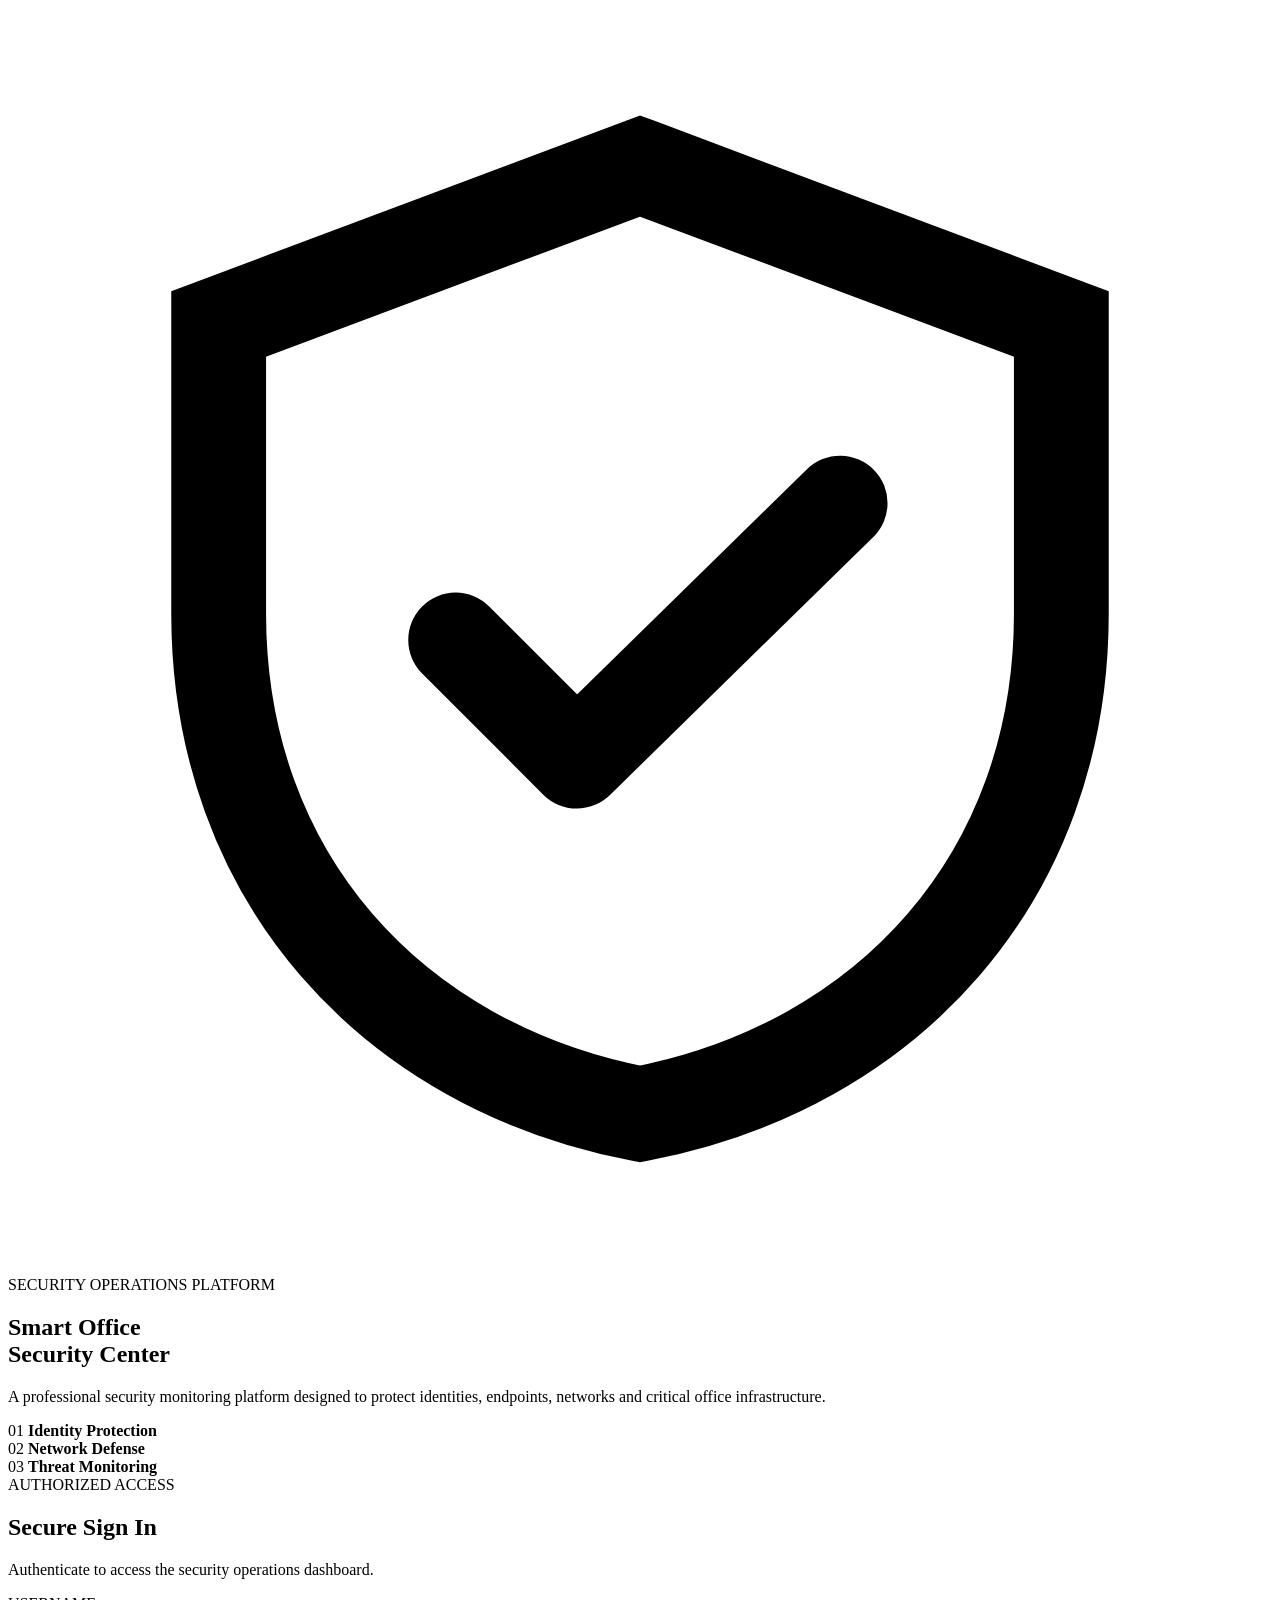
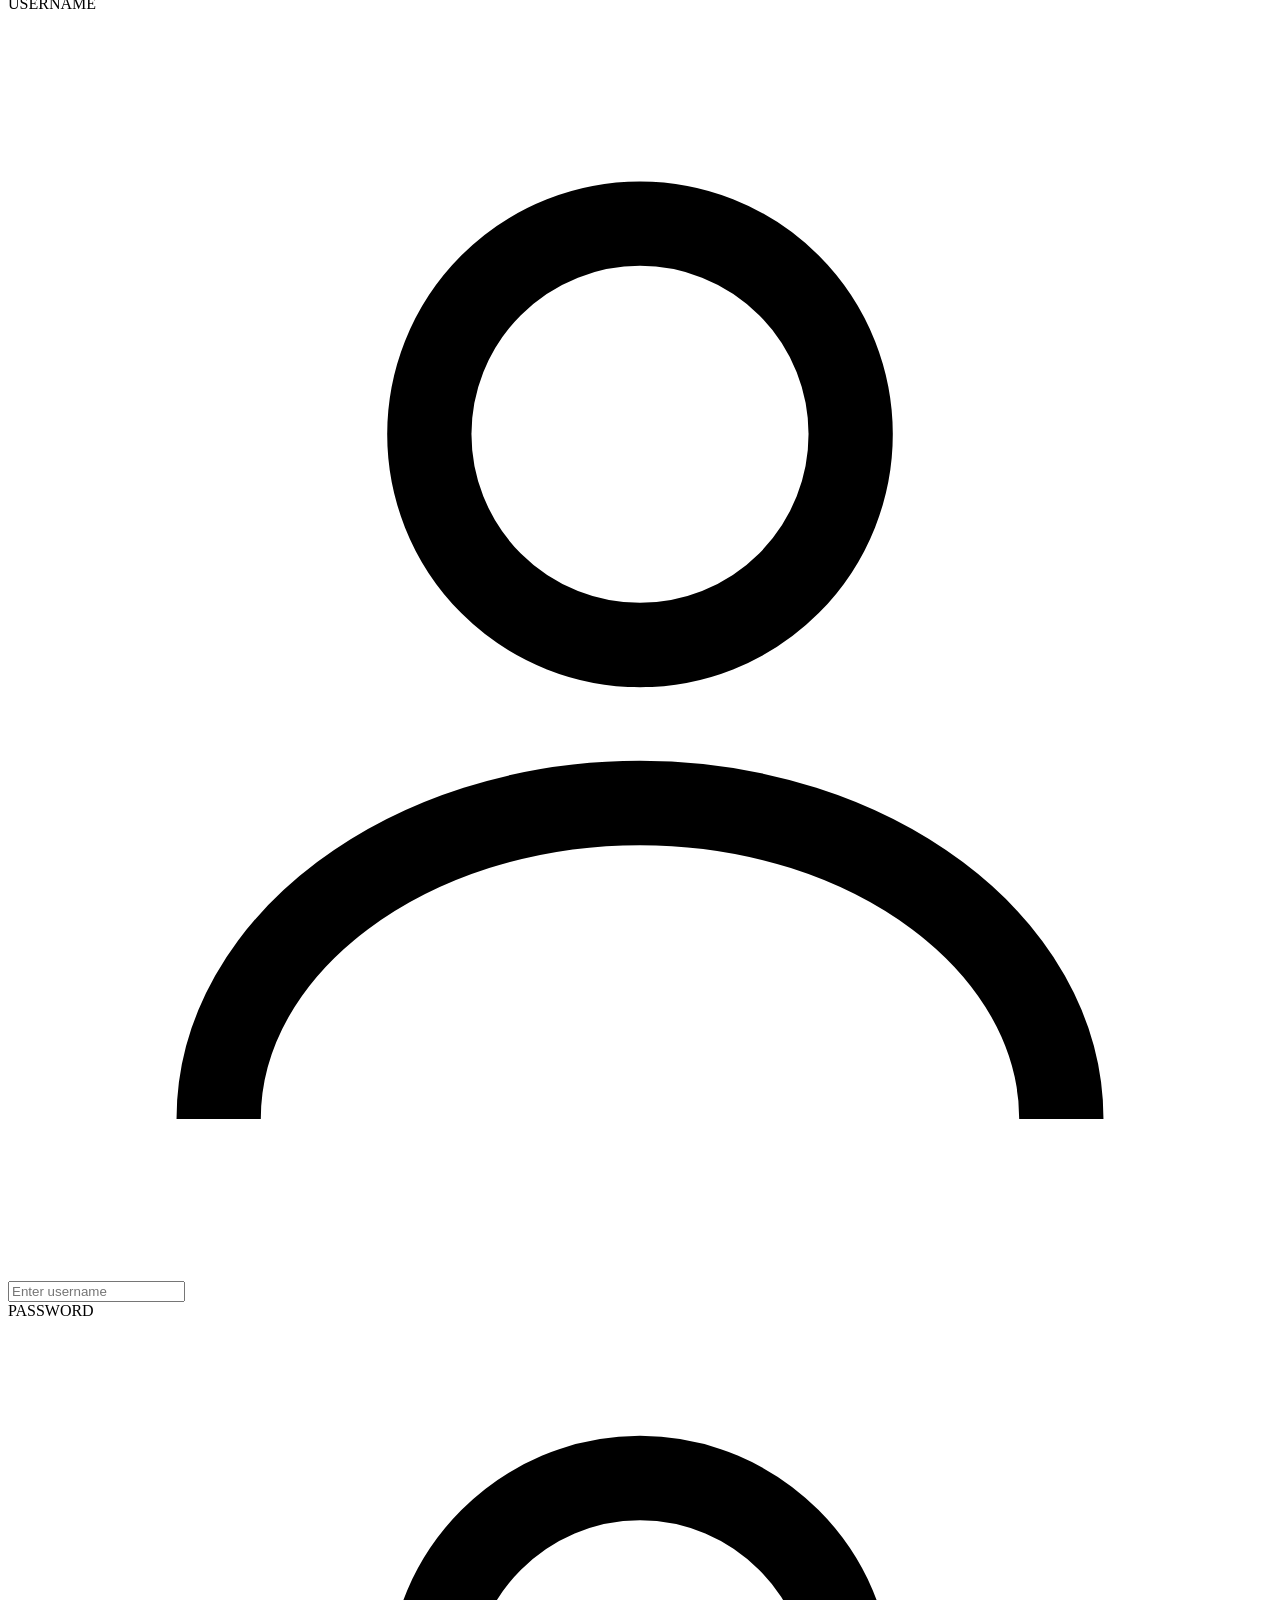
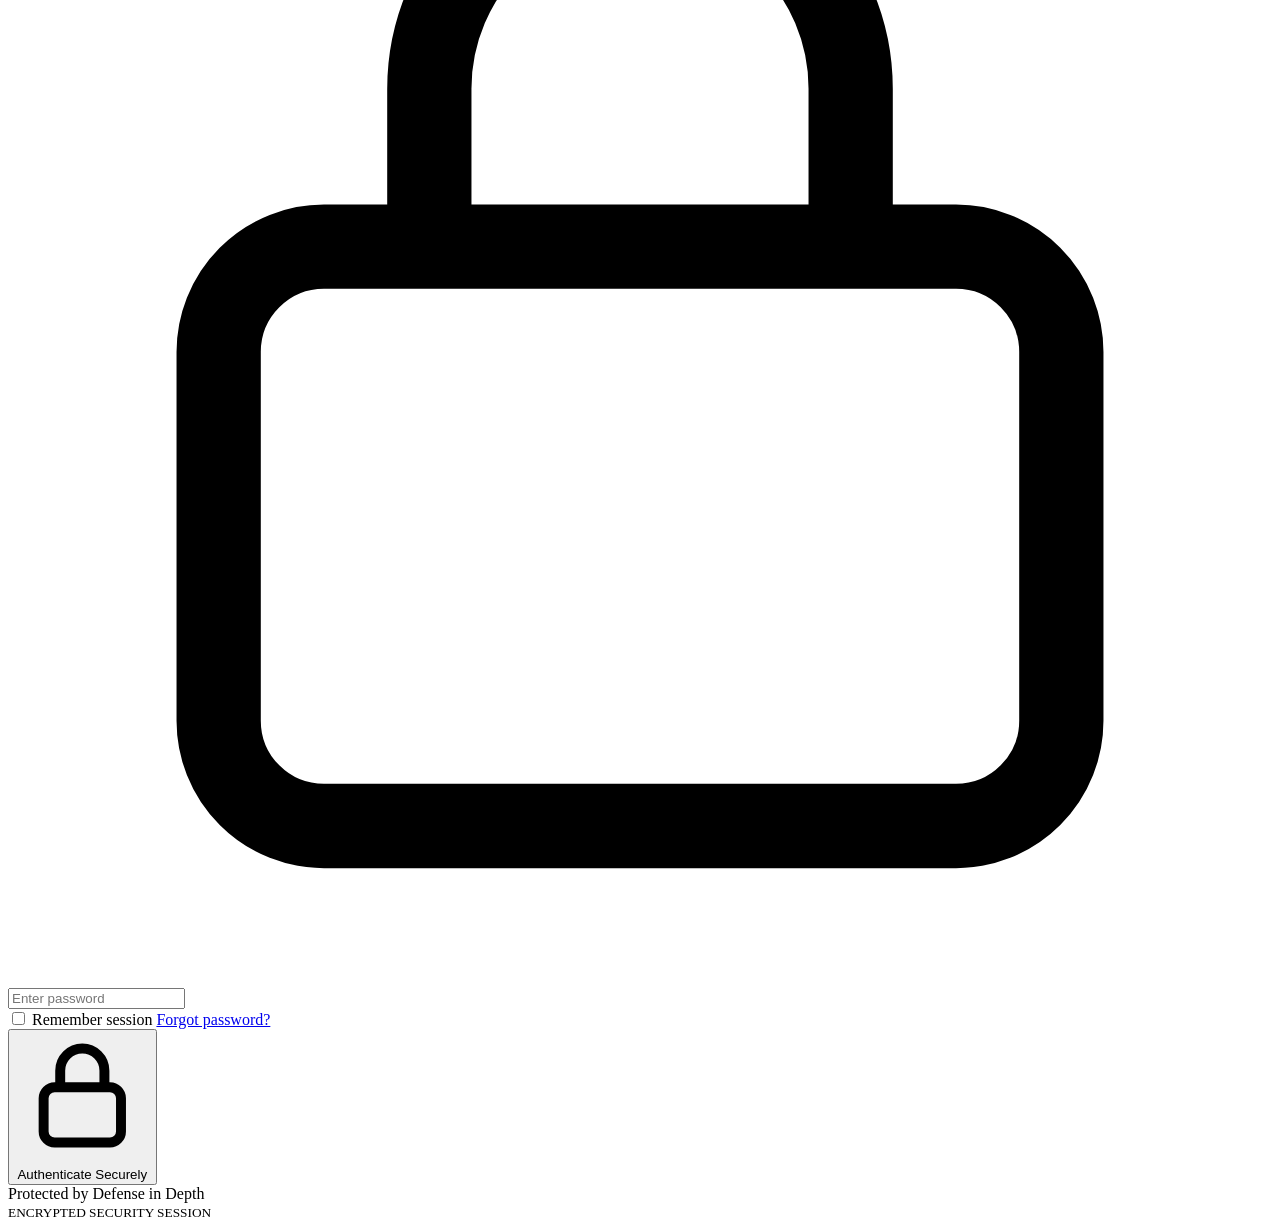
==== index.html @ 0ab4e8e4 "Add files via upload" ====
<!DOCTYPE html>
<html lang="en">
<head>
    <meta charset="UTF-8">
    <meta name="viewport" content="width=device-width, initial-scale=1.0">

    <title>Smart Office Security Center</title>

    <link rel="stylesheet" href="Assets/CSS/style.css">
</head>

<body class="login-page">

<div class="login-wrapper">

    <!-- LEFT SIDE -->
    <section class="login-brand">

        <div class="brand-shield">
            <svg viewBox="0 0 24 24" fill="none">
                <path
                    d="M12 3L20 6V11.5C20 16.5 16.7 20.1 12 21C7.3 20.1 4 16.5 4 11.5V6L12 3Z"
                    stroke="currentColor"
                    stroke-width="1.8"
                />

                <path
                    d="M8.5 12L10.8 14.3L15.8 9.4"
                    stroke="currentColor"
                    stroke-width="1.8"
                    stroke-linecap="round"
                    stroke-linejoin="round"
                />
            </svg>
        </div>

        <div class="eyebrow">
            SECURITY OPERATIONS PLATFORM
        </div>

        <h1>
            Smart Office<br>
            Security Center
        </h1>

        <p class="brand-description">
            A professional security monitoring platform designed to
            protect identities, endpoints, networks and critical
            office infrastructure.
        </p>

        <div class="security-features">

            <div class="feature-box">
                <span>01</span>
                <strong>Identity Protection</strong>
            </div>

            <div class="feature-box">
                <span>02</span>
                <strong>Network Defense</strong>
            </div>

            <div class="feature-box">
                <span>03</span>
                <strong>Threat Monitoring</strong>
            </div>

        </div>

    </section>


    <!-- RIGHT SIDE -->
    <section class="login-card">

        <div class="login-label">
            AUTHORIZED ACCESS
        </div>

        <h2>Secure Sign In</h2>

        <p class="login-subtitle">
            Authenticate to access the security operations dashboard.
        </p>

        <form id="loginForm" class="login-form">

            <div class="input-group">

                <label>USERNAME</label>

                <div class="input-wrapper">

                    <svg viewBox="0 0 24 24" fill="none">
                        <path
                            d="M20 21C20 17.7 16.4 15 12 15C7.6 15 4 17.7 4 21"
                            stroke="currentColor"
                            stroke-width="1.6"
                        />

                        <circle
                            cx="12"
                            cy="8"
                            r="4"
                            stroke="currentColor"
                            stroke-width="1.6"
                        />
                    </svg>

                    <input
                        type="text"
                        id="username"
                        placeholder="Enter username"
                        autocomplete="username"
                        required
                    >

                </div>

            </div>


            <div class="input-group">

                <label>PASSWORD</label>

                <div class="input-wrapper">

                    <svg viewBox="0 0 24 24" fill="none">
                        <rect
                            x="4"
                            y="10"
                            width="16"
                            height="11"
                            rx="2"
                            stroke="currentColor"
                            stroke-width="1.6"
                        />

                        <path
                            d="M8 10V7C8 4.8 9.8 3 12 3C14.2 3 16 4.8 16 7V10"
                            stroke="currentColor"
                            stroke-width="1.6"
                        />
                    </svg>

                    <input
                        type="password"
                        id="password"
                        placeholder="Enter password"
                        autocomplete="current-password"
                        required
                    >

                </div>

            </div>


            <div class="login-options">

                <label class="remember">

                    <input type="checkbox" id="remember">

                    <span>Remember session</span>

                </label>

                <a href="#" onclick="forgotPassword(event)">
                    Forgot password?
                </a>

            </div>


            <button type="submit" class="authenticate-btn">

                <svg viewBox="0 0 24 24" fill="none">
                    <rect
                        x="5"
                        y="10"
                        width="14"
                        height="10"
                        rx="2"
                        stroke="currentColor"
                        stroke-width="1.8"
                    />

                    <path
                        d="M8 10V7C8 4.8 9.8 3 12 3C14.2 3 16 4.8 16 7V10"
                        stroke="currentColor"
                        stroke-width="1.8"
                    />
                </svg>

                Authenticate Securely

            </button>

        </form>


        <div class="login-security-status">

            <div>
                <span class="status-dot"></span>
                Protected by Defense in Depth
            </div>

            <small>
                ENCRYPTED SECURITY SESSION
            </small>

        </div>

    </section>

</div>

<script src="Assets/JAVA Script/script.js"></script>

</body>
</html>
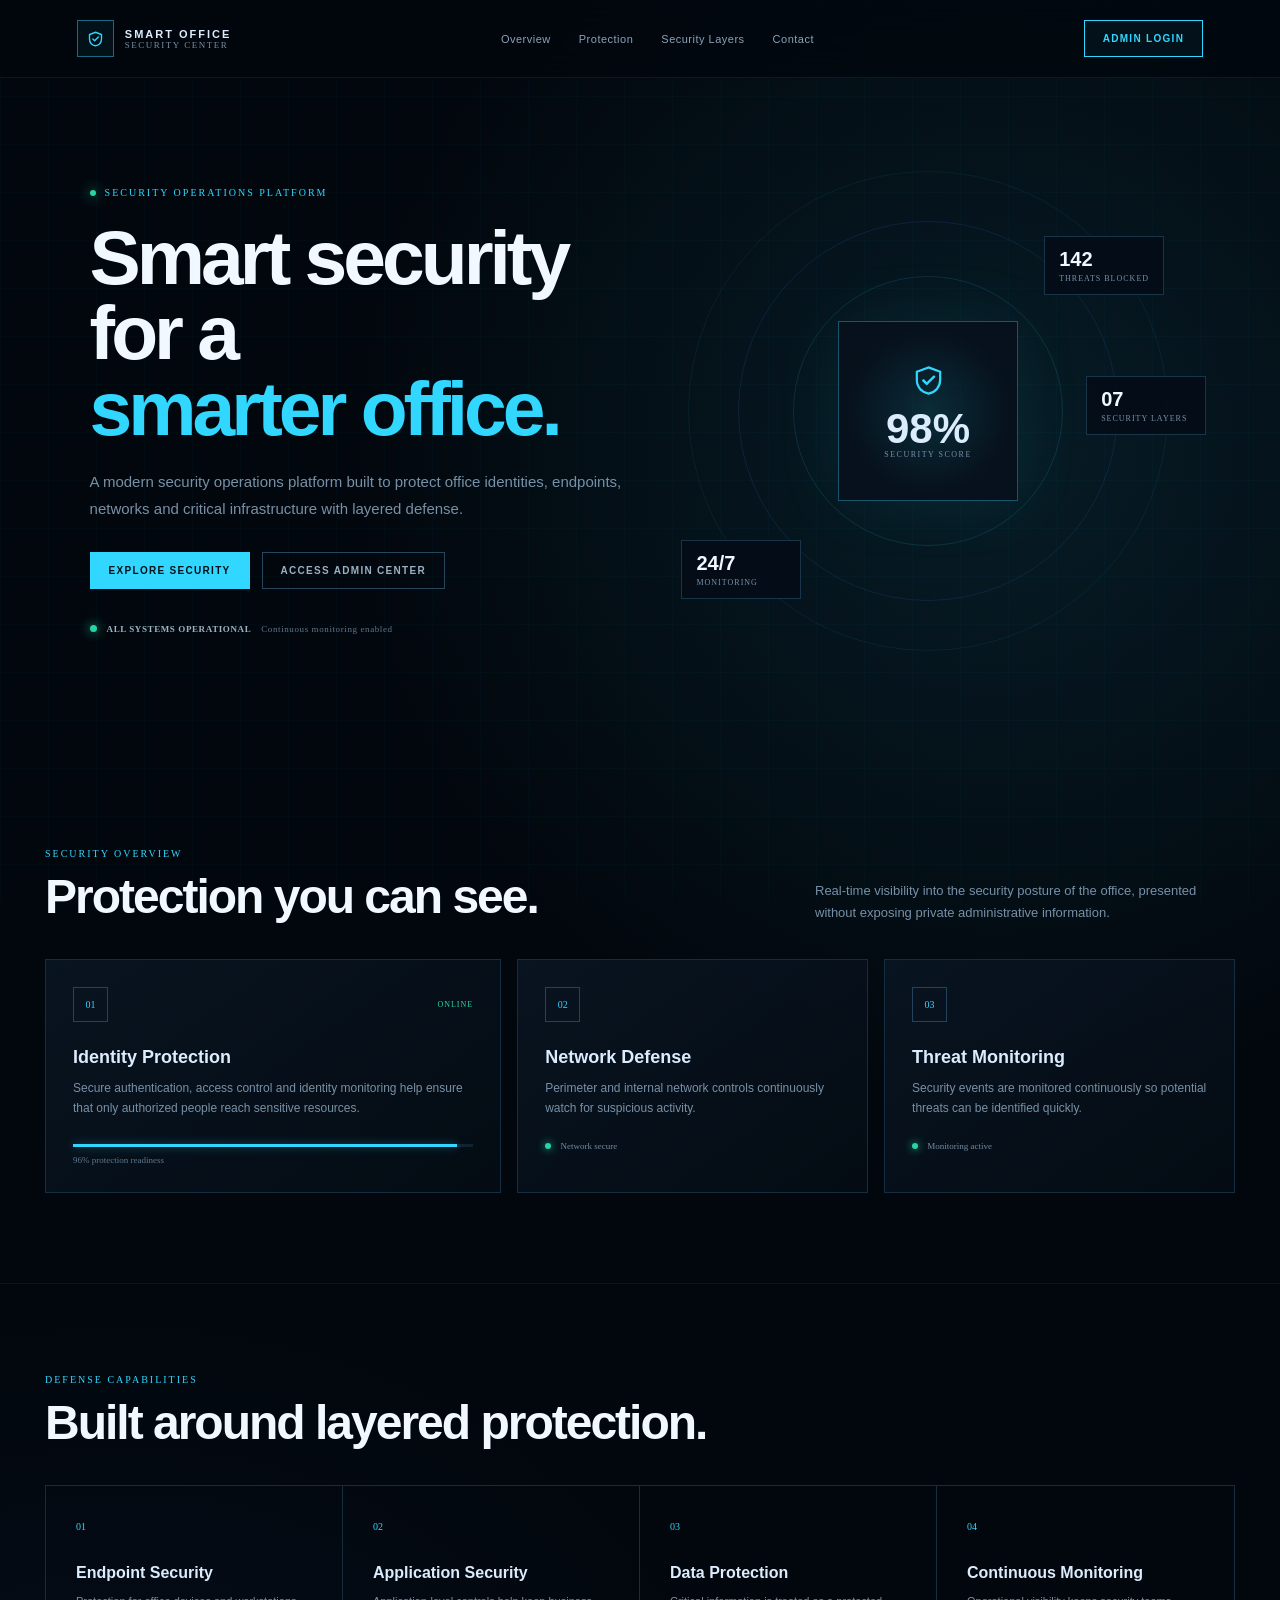
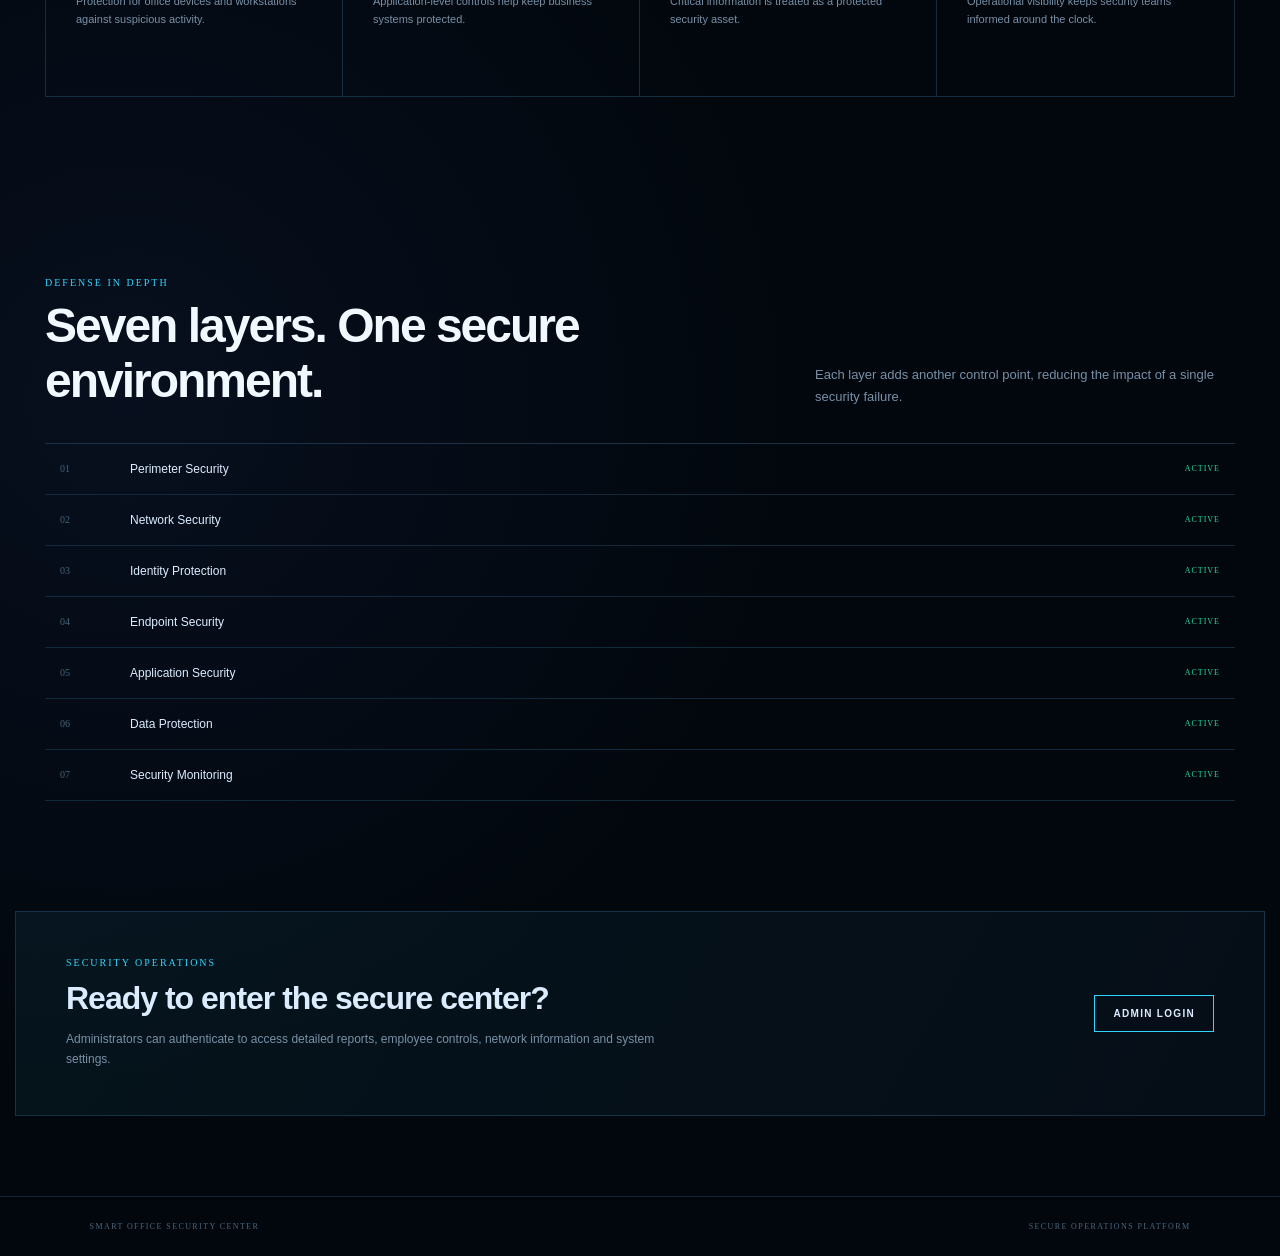
==== commit c7716e4d: "Add files via upload" ====
--- a/index.html
+++ b/index.html
@@ -1,225 +1,51 @@
-<!DOCTYPE html>
-<html lang="en">
-<head>
-    <meta charset="UTF-8">
-    <meta name="viewport" content="width=device-width, initial-scale=1.0">
-
-    <title>Smart Office Security Center</title>
-
-    <link rel="stylesheet" href="Assets/CSS/style.css">
-</head>
-
-<body class="login-page">
-
-<div class="login-wrapper">
-
-    <!-- LEFT SIDE -->
-    <section class="login-brand">
-
-        <div class="brand-shield">
-            <svg viewBox="0 0 24 24" fill="none">
-                <path
-                    d="M12 3L20 6V11.5C20 16.5 16.7 20.1 12 21C7.3 20.1 4 16.5 4 11.5V6L12 3Z"
-                    stroke="currentColor"
-                    stroke-width="1.8"
-                />
-
-                <path
-                    d="M8.5 12L10.8 14.3L15.8 9.4"
-                    stroke="currentColor"
-                    stroke-width="1.8"
-                    stroke-linecap="round"
-                    stroke-linejoin="round"
-                />
-            </svg>
-        </div>
-
-        <div class="eyebrow">
-            SECURITY OPERATIONS PLATFORM
-        </div>
-
-        <h1>
-            Smart Office<br>
-            Security Center
-        </h1>
-
-        <p class="brand-description">
-            A professional security monitoring platform designed to
-            protect identities, endpoints, networks and critical
-            office infrastructure.
-        </p>
-
-        <div class="security-features">
-
-            <div class="feature-box">
-                <span>01</span>
-                <strong>Identity Protection</strong>
-            </div>
-
-            <div class="feature-box">
-                <span>02</span>
-                <strong>Network Defense</strong>
-            </div>
-
-            <div class="feature-box">
-                <span>03</span>
-                <strong>Threat Monitoring</strong>
-            </div>
-
-        </div>
-
-    </section>
-
-
-    <!-- RIGHT SIDE -->
-    <section class="login-card">
-
-        <div class="login-label">
-            AUTHORIZED ACCESS
-        </div>
-
-        <h2>Secure Sign In</h2>
-
-        <p class="login-subtitle">
-            Authenticate to access the security operations dashboard.
-        </p>
-
-        <form id="loginForm" class="login-form">
-
-            <div class="input-group">
-
-                <label>USERNAME</label>
-
-                <div class="input-wrapper">
-
-                    <svg viewBox="0 0 24 24" fill="none">
-                        <path
-                            d="M20 21C20 17.7 16.4 15 12 15C7.6 15 4 17.7 4 21"
-                            stroke="currentColor"
-                            stroke-width="1.6"
-                        />
-
-                        <circle
-                            cx="12"
-                            cy="8"
-                            r="4"
-                            stroke="currentColor"
-                            stroke-width="1.6"
-                        />
-                    </svg>
-
-                    <input
-                        type="text"
-                        id="username"
-                        placeholder="Enter username"
-                        autocomplete="username"
-                        required
-                    >
-
-                </div>
-
-            </div>
-
-
-            <div class="input-group">
-
-                <label>PASSWORD</label>
-
-                <div class="input-wrapper">
-
-                    <svg viewBox="0 0 24 24" fill="none">
-                        <rect
-                            x="4"
-                            y="10"
-                            width="16"
-                            height="11"
-                            rx="2"
-                            stroke="currentColor"
-                            stroke-width="1.6"
-                        />
-
-                        <path
-                            d="M8 10V7C8 4.8 9.8 3 12 3C14.2 3 16 4.8 16 7V10"
-                            stroke="currentColor"
-                            stroke-width="1.6"
-                        />
-                    </svg>
-
-                    <input
-                        type="password"
-                        id="password"
-                        placeholder="Enter password"
-                        autocomplete="current-password"
-                        required
-                    >
-
-                </div>
-
-            </div>
-
-
-            <div class="login-options">
-
-                <label class="remember">
-
-                    <input type="checkbox" id="remember">
-
-                    <span>Remember session</span>
-
-                </label>
-
-                <a href="#" onclick="forgotPassword(event)">
-                    Forgot password?
-                </a>
-
-            </div>
-
-
-            <button type="submit" class="authenticate-btn">
-
-                <svg viewBox="0 0 24 24" fill="none">
-                    <rect
-                        x="5"
-                        y="10"
-                        width="14"
-                        height="10"
-                        rx="2"
-                        stroke="currentColor"
-                        stroke-width="1.8"
-                    />
-
-                    <path
-                        d="M8 10V7C8 4.8 9.8 3 12 3C14.2 3 16 4.8 16 7V10"
-                        stroke="currentColor"
-                        stroke-width="1.8"
-                    />
-                </svg>
-
-                Authenticate Securely
-
-            </button>
-
-        </form>
-
-
-        <div class="login-security-status">
-
-            <div>
-                <span class="status-dot"></span>
-                Protected by Defense in Depth
-            </div>
-
-            <small>
-                ENCRYPTED SECURITY SESSION
-            </small>
-
-        </div>
-
-    </section>
-
-</div>
-
-<script src="Assets/JAVA Script/script.js"></script>
-
-</body>
+<!DOCTYPE html>
+<html lang="en">
+<head>
+<meta charset="UTF-8">
+<meta name="viewport" content="width=device-width, initial-scale=1.0">
+<title>Smart Office Security Center</title>
+<link rel="stylesheet" href="assets/style.css">
+</head>
+<body class="public-page">
+<header class="public-nav">
+    <a class="public-brand" href="index.html">
+        <span class="public-brand-mark"><svg viewBox="0 0 24 24" fill="none"><path d="M12 3L20 6V11.5C20 16.5 16.7 20.1 12 21C7.3 20.1 4 16.5 4 11.5V6L12 3Z" stroke="currentColor" stroke-width="1.8"/><path d="M8.5 12L10.8 14.3L15.8 9.4" stroke="currentColor" stroke-width="1.8" stroke-linecap="round" stroke-linejoin="round"/></svg></span>
+        <span><strong>SMART OFFICE</strong><small>SECURITY CENTER</small></span>
+    </a>
+    <nav class="public-links"><a href="#overview">Overview</a><a href="#protection">Protection</a><a href="#layers">Security Layers</a><a href="#contact">Contact</a></nav>
+    <a class="public-login" href="login.html">Admin Login</a>
+</header>
+
+<main>
+<section class="public-hero">
+    <div class="hero-copy">
+        <div class="public-kicker"><span></span> SECURITY OPERATIONS PLATFORM</div>
+        <h1>Smart security for a<br><em>smarter office.</em></h1>
+        <p>A modern security operations platform built to protect office identities, endpoints, networks and critical infrastructure with layered defense.</p>
+        <div class="hero-actions"><a class="hero-primary" href="#overview">Explore Security</a><a class="hero-secondary" href="login.html">Access Admin Center</a></div>
+        <div class="hero-trust"><span class="pulse"></span><b>ALL SYSTEMS OPERATIONAL</b><span>Continuous monitoring enabled</span></div>
+    </div>
+    <div class="security-orbit" aria-label="Security status visualization">
+        <div class="orbit orbit-one"></div><div class="orbit orbit-two"></div><div class="orbit orbit-three"></div>
+        <div class="orbit-core"><div class="core-shield"><svg viewBox="0 0 24 24" fill="none"><path d="M12 3L20 6V11.5C20 16.5 16.7 20.1 12 21C7.3 20.1 4 16.5 4 11.5V6L12 3Z" stroke="currentColor" stroke-width="1.5"/><path d="M8.5 12L10.8 14.3L15.8 9.4" stroke="currentColor" stroke-width="1.7" stroke-linecap="round"/></svg></div><strong>98%</strong><span>SECURITY SCORE</span></div>
+        <div class="orbit-label label-a"><b>142</b><span>THREATS BLOCKED</span></div><div class="orbit-label label-b"><b>24/7</b><span>MONITORING</span></div><div class="orbit-label label-c"><b>07</b><span>SECURITY LAYERS</span></div>
+    </div>
+</section>
+
+<section id="overview" class="public-section">
+    <div class="section-heading"><div><div class="public-kicker">SECURITY OVERVIEW</div><h2>Protection you can see.</h2></div><p>Real-time visibility into the security posture of the office, presented without exposing private administrative information.</p></div>
+    <div class="overview-grid"><article class="public-card large"><div class="card-top"><span class="card-icon">01</span><span class="online">ONLINE</span></div><h3>Identity Protection</h3><p>Secure authentication, access control and identity monitoring help ensure that only authorized people reach sensitive resources.</p><div class="meter"><span style="width:96%"></span></div><small>96% protection readiness</small></article>
+    <article class="public-card"><div class="card-icon">02</div><h3>Network Defense</h3><p>Perimeter and internal network controls continuously watch for suspicious activity.</p><div class="mini-status"><span></span> Network secure</div></article>
+    <article class="public-card"><div class="card-icon">03</div><h3>Threat Monitoring</h3><p>Security events are monitored continuously so potential threats can be identified quickly.</p><div class="mini-status"><span></span> Monitoring active</div></article></div>
+</section>
+
+<section id="protection" class="public-section protection-section"><div class="section-heading"><div><div class="public-kicker">DEFENSE CAPABILITIES</div><h2>Built around layered protection.</h2></div></div><div class="capability-grid"><div><span>01</span><h3>Endpoint Security</h3><p>Protection for office devices and workstations against suspicious activity.</p></div><div><span>02</span><h3>Application Security</h3><p>Application-level controls help keep business systems protected.</p></div><div><span>03</span><h3>Data Protection</h3><p>Critical information is treated as a protected security asset.</p></div><div><span>04</span><h3>Continuous Monitoring</h3><p>Operational visibility keeps security teams informed around the clock.</p></div></div></section>
+
+<section id="layers" class="public-section layers-section"><div class="section-heading"><div><div class="public-kicker">DEFENSE IN DEPTH</div><h2>Seven layers. One secure environment.</h2></div><p>Each layer adds another control point, reducing the impact of a single security failure.</p></div><div class="layers-list"><div><b>01</b><span>Perimeter Security</span><i>ACTIVE</i></div><div><b>02</b><span>Network Security</span><i>ACTIVE</i></div><div><b>03</b><span>Identity Protection</span><i>ACTIVE</i></div><div><b>04</b><span>Endpoint Security</span><i>ACTIVE</i></div><div><b>05</b><span>Application Security</span><i>ACTIVE</i></div><div><b>06</b><span>Data Protection</span><i>ACTIVE</i></div><div><b>07</b><span>Security Monitoring</span><i>ACTIVE</i></div></div></section>
+
+<section id="contact" class="public-cta"><div><div class="public-kicker">SECURITY OPERATIONS</div><h2>Ready to enter the secure center?</h2><p>Administrators can authenticate to access detailed reports, employee controls, network information and system settings.</p></div><a href="login.html">Admin Login</a></section>
+</main>
+<footer class="public-footer"><span>SMART OFFICE SECURITY CENTER</span><span>SECURE OPERATIONS PLATFORM</span></footer>
+<script src="assets/script.js"></script>
+</body>
 </html>
--- a/assets/style.css
+++ b/assets/style.css
@@ -0,0 +1,2435 @@
+@import url('https://fonts.googleapis.com/css2?family=Inter:wght@400;500;600;700;800&family=JetBrains+Mono:wght@400;500;600&display=swap');
+
+:root{
+    --bg:#02070d;
+    --panel:#07111c;
+    --panel2:#091522;
+    --border:#173247;
+
+    --cyan:#31d7ff;
+    --blue:#4d7cff;
+    --green:#25d6a5;
+    --yellow:#f5c85b;
+    --red:#ff5f6d;
+    --purple:#8b7cff;
+
+    --text:#dcecff;
+    --white:#f2f8ff;
+    --muted:#7890a7;
+    --muted2:#4e657b;
+
+    --sidebar:255px;
+}
+
+*{
+    margin:0;
+    padding:0;
+    box-sizing:border-box;
+}
+
+html{
+    scroll-behavior:smooth;
+}
+
+body{
+    min-height:100vh;
+
+    color:var(--text);
+
+    font-family:'Inter',sans-serif;
+
+    background:
+        radial-gradient(
+            circle at 80% 10%,
+            rgba(40,215,255,.055),
+            transparent 28%
+        ),
+        radial-gradient(
+            circle at 10% 70%,
+            rgba(77,124,255,.04),
+            transparent 28%
+        ),
+        var(--bg);
+
+    overflow-x:hidden;
+}
+
+body::before{
+    content:"";
+
+    position:fixed;
+    inset:0;
+
+    pointer-events:none;
+
+    background-image:
+        linear-gradient(
+            rgba(40,215,255,.025) 1px,
+            transparent 1px
+        ),
+        linear-gradient(
+            90deg,
+            rgba(40,215,255,.025) 1px,
+            transparent 1px
+        );
+
+    background-size:48px 48px;
+}
+
+a{
+    text-decoration:none;
+    color:inherit;
+}
+
+button,
+input,
+select{
+    font-family:inherit;
+}
+
+button{
+    cursor:pointer;
+}
+
+svg{
+    width:18px;
+    height:18px;
+}
+
+::-webkit-scrollbar{
+    width:7px;
+}
+
+::-webkit-scrollbar-track{
+    background:#02070d;
+}
+
+::-webkit-scrollbar-thumb{
+    background:#163448;
+    border-radius:20px;
+}
+
+
+/* =====================================================
+   LOGIN
+===================================================== */
+
+.login-page{
+    display:flex;
+    align-items:center;
+    justify-content:center;
+
+    min-height:100vh;
+
+    padding:40px;
+
+    position:relative;
+}
+
+.login-wrapper{
+    width:min(1080px,100%);
+
+    display:grid;
+    grid-template-columns:1fr 430px;
+
+    align-items:center;
+
+    gap:90px;
+
+    position:relative;
+    z-index:2;
+}
+
+.login-brand{
+    position:relative;
+}
+
+.login-brand::after{
+    content:"";
+
+    position:absolute;
+
+    width:300px;
+    height:300px;
+
+    left:0;
+    top:40px;
+
+    background:rgba(40,215,255,.08);
+
+    filter:blur(90px);
+
+    border-radius:50%;
+
+    z-index:-1;
+}
+
+.brand-shield{
+    width:87px;
+    height:87px;
+
+    display:flex;
+    align-items:center;
+    justify-content:center;
+
+    margin-bottom:30px;
+
+    color:var(--cyan);
+
+    border:1px solid rgba(40,215,255,.38);
+
+    border-radius:24px;
+
+    background:
+        linear-gradient(
+            145deg,
+            rgba(40,215,255,.10),
+            rgba(77,124,255,.04)
+        );
+
+    box-shadow:
+        0 0 35px rgba(40,215,255,.08),
+        inset 0 0 30px rgba(40,215,255,.025);
+}
+
+.brand-shield svg{
+    width:47px;
+    height:47px;
+}
+
+.eyebrow{
+    color:var(--cyan);
+
+    font-family:'JetBrains Mono',monospace;
+
+    font-size:10px;
+
+    font-weight:700;
+
+    letter-spacing:2px;
+
+    margin-bottom:22px;
+}
+
+.login-brand h1{
+    color:var(--white);
+
+    font-size:48px;
+
+    line-height:1.05;
+
+    letter-spacing:-2px;
+
+    font-weight:800;
+}
+
+.brand-description{
+    max-width:650px;
+
+    margin-top:22px;
+
+    color:#7992aa;
+
+    font-size:14px;
+
+    line-height:1.9;
+}
+
+.security-features{
+    display:grid;
+
+    grid-template-columns:repeat(3,1fr);
+
+    gap:11px;
+
+    margin-top:34px;
+
+    max-width:760px;
+}
+
+.feature-box{
+    min-height:81px;
+
+    padding:16px;
+
+    border:1px solid var(--border);
+
+    border-radius:10px;
+
+    background:rgba(7,17,28,.55);
+
+    transition:.25s;
+}
+
+.feature-box:hover{
+    border-color:rgba(40,215,255,.3);
+
+    transform:translateY(-2px);
+}
+
+.feature-box span{
+    display:block;
+
+    color:var(--cyan);
+
+    font-family:'JetBrains Mono',monospace;
+
+    font-size:9px;
+
+    font-weight:700;
+}
+
+.feature-box strong{
+    display:block;
+
+    margin-top:14px;
+
+    color:#b8cde0;
+
+    font-size:10px;
+
+    font-weight:500;
+}
+
+
+/* LOGIN CARD */
+
+.login-card{
+    position:relative;
+
+    padding:38px 35px;
+
+    background:
+        linear-gradient(
+            145deg,
+            rgba(9,21,34,.97),
+            rgba(3,10,18,.98)
+        );
+
+    border:1px solid #19364c;
+
+    border-radius:18px;
+
+    box-shadow:
+        0 35px 90px rgba(0,0,0,.55),
+        0 0 50px rgba(40,215,255,.035);
+}
+
+.login-card::before{
+    content:"";
+
+    position:absolute;
+
+    top:-1px;
+    left:35px;
+    right:35px;
+
+    height:1px;
+
+    background:linear-gradient(
+        90deg,
+        transparent,
+        var(--cyan),
+        transparent
+    );
+
+    box-shadow:0 0 15px rgba(40,215,255,.35);
+}
+
+.login-label,
+.panel-kicker,
+.page-kicker{
+    color:var(--cyan);
+
+    font-family:'JetBrains Mono',monospace;
+
+    font-size:9px;
+
+    font-weight:600;
+
+    letter-spacing:1.8px;
+}
+
+.login-card h2{
+    margin-top:13px;
+
+    color:var(--white);
+
+    font-size:23px;
+
+    letter-spacing:-.6px;
+}
+
+.login-subtitle{
+    margin-top:8px;
+
+    color:#6e879e;
+
+    font-size:10px;
+
+    line-height:1.7;
+}
+
+.login-form{
+    margin-top:27px;
+}
+
+.input-group{
+    display:flex;
+    flex-direction:column;
+
+    gap:8px;
+
+    margin-bottom:18px;
+}
+
+.input-group label{
+    color:#7f95aa;
+
+    font-family:'JetBrains Mono',monospace;
+
+    font-size:9px;
+
+    font-weight:500;
+
+    letter-spacing:.7px;
+}
+
+.input-wrapper{
+    position:relative;
+}
+
+.input-wrapper svg{
+    position:absolute;
+
+    left:14px;
+    top:50%;
+
+    transform:translateY(-50%);
+
+    color:#557087;
+
+    pointer-events:none;
+}
+
+.input-wrapper input{
+    padding-left:42px !important;
+}
+
+input,
+select{
+    width:100%;
+
+    height:48px;
+
+    padding:0 14px;
+
+    color:var(--text);
+
+    background:#040c15;
+
+    border:1px solid #19344a;
+
+    border-radius:10px;
+
+    outline:none;
+
+    font-size:12px;
+
+    transition:.25s;
+}
+
+input::placeholder{
+    color:#50667b;
+}
+
+input:focus,
+select:focus{
+    border-color:var(--cyan);
+
+    box-shadow:
+        0 0 0 3px rgba(40,215,255,.05),
+        0 0 20px rgba(40,215,255,.04);
+}
+
+select option{
+    background:#07111c;
+}
+
+.login-options{
+    display:flex;
+
+    justify-content:space-between;
+
+    align-items:center;
+
+    margin:3px 0 20px;
+}
+
+.remember{
+    display:flex;
+
+    align-items:center;
+
+    gap:7px;
+
+    color:#6d8398;
+
+    font-size:9px;
+}
+
+.remember input{
+    width:13px;
+    height:13px;
+
+    accent-color:var(--cyan);
+}
+
+.login-options a{
+    color:var(--cyan);
+
+    font-size:9px;
+
+    text-decoration:underline;
+}
+
+.authenticate-btn,
+.primary-btn{
+    min-height:47px;
+
+    display:inline-flex;
+
+    align-items:center;
+    justify-content:center;
+
+    gap:8px;
+
+    padding:0 20px;
+
+    color:#021017;
+
+    background:
+        linear-gradient(
+            135deg,
+            #31d7ff,
+            #2b91ed
+        );
+
+    border:0;
+
+    border-radius:9px;
+
+    font-size:11px;
+
+    font-weight:800;
+
+    transition:.25s;
+
+    box-shadow:
+        0 10px 25px rgba(40,215,255,.10);
+}
+
+.authenticate-btn{
+    width:100%;
+}
+
+.authenticate-btn:hover,
+.primary-btn:hover{
+    transform:translateY(-2px);
+
+    box-shadow:
+        0 15px 35px rgba(40,215,255,.2);
+}
+
+.login-security-status{
+    margin-top:22px;
+
+    padding-top:17px;
+
+    border-top:1px solid rgba(255,255,255,.045);
+
+    text-align:center;
+
+    color:#577087;
+
+    font-family:'JetBrains Mono',monospace;
+
+    font-size:8px;
+}
+
+.login-security-status div{
+    display:flex;
+
+    justify-content:center;
+    align-items:center;
+
+    gap:6px;
+}
+
+.status-dot{
+    width:6px;
+    height:6px;
+
+    border-radius:50%;
+
+    background:var(--green);
+
+    box-shadow:0 0 10px var(--green);
+}
+
+.login-security-status small{
+    display:block;
+
+    margin-top:8px;
+
+    letter-spacing:1px;
+
+    color:#3e566c;
+}
+
+
+/* =====================================================
+   SIDEBAR
+===================================================== */
+
+.sidebar{
+    position:fixed;
+
+    top:0;
+    left:0;
+    bottom:0;
+
+    width:var(--sidebar);
+
+    padding:22px 15px;
+
+    background:
+        linear-gradient(
+            180deg,
+            #050d16,
+            #030910
+        );
+
+    border-right:1px solid rgba(40,215,255,.11);
+
+    z-index:10;
+
+    display:flex;
+
+    flex-direction:column;
+}
+
+.side-brand{
+    display:flex;
+
+    align-items:center;
+
+    gap:11px;
+
+    padding:8px 10px 23px;
+
+    border-bottom:1px solid rgba(255,255,255,.045);
+}
+
+.side-logo{
+    width:39px;
+    height:39px;
+
+    display:flex;
+
+    align-items:center;
+    justify-content:center;
+
+    color:var(--cyan);
+
+    border:1px solid rgba(40,215,255,.27);
+
+    border-radius:10px;
+
+    background:rgba(40,215,255,.045);
+}
+
+.side-logo svg{
+    width:22px;
+    height:22px;
+}
+
+.side-brand strong{
+    display:block;
+
+    color:var(--white);
+
+    font-size:11px;
+
+    font-weight:800;
+
+    letter-spacing:.6px;
+}
+
+.side-brand span{
+    display:block;
+
+    margin-top:3px;
+
+    color:var(--cyan);
+
+    font-family:'JetBrains Mono',monospace;
+
+    font-size:7px;
+
+    letter-spacing:1px;
+}
+
+.nav-section{
+    margin-top:28px;
+}
+
+.nav-section > small{
+    display:block;
+
+    padding:0 11px 11px;
+
+    color:#43586c;
+
+    font-family:'JetBrains Mono',monospace;
+
+    font-size:8px;
+
+    letter-spacing:1.5px;
+}
+
+.nav-section nav{
+    display:flex;
+
+    flex-direction:column;
+
+    gap:4px;
+}
+
+.nav-section nav a{
+    min-height:43px;
+
+    display:flex;
+
+    align-items:center;
+
+    gap:12px;
+
+    padding:0 12px;
+
+    color:#70869b;
+
+    border:1px solid transparent;
+
+    border-radius:8px;
+
+    font-size:11px;
+
+    font-weight:600;
+
+    transition:.2s;
+}
+
+.nav-section nav a:hover{
+    color:var(--text);
+
+    background:rgba(40,215,255,.035);
+
+    border-color:rgba(40,215,255,.08);
+}
+
+.nav-section nav a.active{
+    color:var(--cyan);
+
+    background:
+        linear-gradient(
+            90deg,
+            rgba(40,215,255,.09),
+            rgba(40,215,255,.02)
+        );
+
+    border-color:rgba(40,215,255,.13);
+
+    box-shadow:inset 2px 0 var(--cyan);
+}
+
+.sidebar-bottom{
+    margin-top:auto;
+}
+
+.live-status{
+    display:flex;
+
+    align-items:center;
+
+    gap:7px;
+
+    padding:11px;
+
+    margin-bottom:8px;
+
+    color:var(--green);
+
+    font-family:'JetBrains Mono',monospace;
+
+    font-size:8px;
+
+    border:1px solid rgba(37,214,165,.09);
+
+    border-radius:7px;
+
+    background:rgba(37,214,165,.025);
+}
+
+.live-status span{
+    width:6px;
+    height:6px;
+
+    border-radius:50%;
+
+    background:var(--green);
+
+    box-shadow:0 0 9px var(--green);
+}
+
+.logout-btn{
+    width:100%;
+
+    min-height:39px;
+
+    color:#71879b;
+
+    background:transparent;
+
+    border:1px solid rgba(255,255,255,.055);
+
+    border-radius:7px;
+
+    font-size:10px;
+
+    transition:.2s;
+}
+
+.logout-btn:hover{
+    color:var(--red);
+
+    border-color:rgba(255,95,109,.2);
+}
+
+
+/* =====================================================
+   MAIN
+===================================================== */
+
+.main-content{
+    margin-left:var(--sidebar);
+
+    min-height:100vh;
+
+    padding:30px 34px 50px;
+}
+
+.topbar{
+    display:flex;
+
+    align-items:flex-start;
+
+    justify-content:space-between;
+
+    gap:20px;
+
+    margin-bottom:28px;
+}
+
+.topbar h1{
+    margin-top:8px;
+
+    color:var(--white);
+
+    font-size:26px;
+
+    letter-spacing:-.8px;
+}
+
+.topbar p{
+    margin-top:6px;
+
+    color:#688198;
+
+    font-size:11px;
+}
+
+.top-status{
+    display:flex;
+
+    align-items:center;
+
+    gap:7px;
+
+    padding:9px 12px;
+
+    color:var(--green);
+
+    border:1px solid rgba(37,214,165,.13);
+
+    border-radius:7px;
+
+    background:rgba(37,214,165,.025);
+
+    font-family:'JetBrains Mono',monospace;
+
+    font-size:8px;
+
+    white-space:nowrap;
+}
+
+.top-status span{
+    width:6px;
+    height:6px;
+
+    border-radius:50%;
+
+    background:var(--green);
+
+    box-shadow:0 0 9px var(--green);
+}
+
+
+/* =====================================================
+   STATS
+===================================================== */
+
+.stats-grid{
+    display:grid;
+
+    grid-template-columns:repeat(4,1fr);
+
+    gap:15px;
+
+    margin-bottom:18px;
+}
+
+.stat-card{
+    position:relative;
+
+    min-height:145px;
+
+    padding:19px;
+
+    background:
+        linear-gradient(
+            145deg,
+            rgba(10,23,37,.95),
+            rgba(4,11,19,.96)
+        );
+
+    border:1px solid var(--border);
+
+    border-radius:12px;
+
+    transition:.25s;
+
+    overflow:hidden;
+}
+
+.stat-card:hover{
+    transform:translateY(-3px);
+
+    border-color:rgba(40,215,255,.25);
+}
+
+.stat-card::after{
+    content:"";
+
+    position:absolute;
+
+    right:-40px;
+    bottom:-50px;
+
+    width:130px;
+    height:130px;
+
+    border-radius:50%;
+
+    background:rgba(40,215,255,.035);
+
+    filter:blur(25px);
+}
+
+.stat-icon{
+    width:37px;
+    height:37px;
+
+    display:flex;
+
+    align-items:center;
+    justify-content:center;
+
+    border-radius:9px;
+
+    border:1px solid;
+}
+
+.stat-icon.cyan{
+    color:var(--cyan);
+
+    background:rgba(40,215,255,.05);
+
+    border-color:rgba(40,215,255,.11);
+}
+
+.stat-icon.blue{
+    color:var(--blue);
+
+    background:rgba(77,124,255,.05);
+
+    border-color:rgba(77,124,255,.11);
+}
+
+.stat-icon.green{
+    color:var(--green);
+
+    background:rgba(37,214,165,.05);
+
+    border-color:rgba(37,214,165,.11);
+}
+
+.stat-icon.purple{
+    color:var(--purple);
+
+    background:rgba(139,124,255,.05);
+
+    border-color:rgba(139,124,255,.11);
+}
+
+.stat-label{
+    display:block;
+
+    margin-top:17px;
+
+    color:#60788f;
+
+    font-family:'JetBrains Mono',monospace;
+
+    font-size:8px;
+
+    letter-spacing:.7px;
+}
+
+.stat-card > strong{
+    display:block;
+
+    margin-top:5px;
+
+    color:var(--white);
+
+    font-size:25px;
+
+    font-weight:800;
+}
+
+.stat-card small{
+    display:block;
+
+    margin-top:6px;
+
+    font-size:9px;
+}
+
+.green-text{
+    color:var(--green);
+}
+
+.yellow-text{
+    color:var(--yellow);
+}
+
+
+/* =====================================================
+   PANELS
+===================================================== */
+
+.panel{
+    position:relative;
+
+    background:
+        linear-gradient(
+            145deg,
+            rgba(9,22,36,.95),
+            rgba(4,11,19,.97)
+        );
+
+    border:1px solid var(--border);
+
+    border-radius:12px;
+
+    overflow:hidden;
+
+    box-shadow:0 15px 45px rgba(0,0,0,.2);
+}
+
+.panel::before{
+    content:"";
+
+    position:absolute;
+
+    top:0;
+    left:20%;
+    right:20%;
+
+    height:1px;
+
+    background:linear-gradient(
+        90deg,
+        transparent,
+        rgba(40,215,255,.28),
+        transparent
+    );
+}
+
+.panel-header{
+    display:flex;
+
+    align-items:center;
+
+    justify-content:space-between;
+
+    padding:18px 20px;
+
+    border-bottom:1px solid rgba(255,255,255,.045);
+}
+
+.panel-header h2{
+    margin-top:6px;
+
+    color:var(--white);
+
+    font-size:14px;
+
+    font-weight:700;
+}
+
+.online-badge,
+.record-count{
+    color:var(--green);
+
+    font-family:'JetBrains Mono',monospace;
+
+    font-size:8px;
+
+    letter-spacing:.5px;
+}
+
+
+/* =====================================================
+   DASHBOARD
+===================================================== */
+
+.dashboard-grid{
+    display:grid;
+
+    grid-template-columns:1.25fr 1fr;
+
+    gap:18px;
+
+    margin-bottom:18px;
+}
+
+.security-score-content{
+    display:flex;
+
+    align-items:center;
+
+    gap:35px;
+
+    padding:28px;
+}
+
+.score-ring{
+    width:150px;
+    height:150px;
+
+    flex-shrink:0;
+
+    display:flex;
+
+    align-items:center;
+    justify-content:center;
+
+    border-radius:50%;
+
+    background:
+        conic-gradient(
+            var(--cyan) 0deg,
+            var(--cyan) 352deg,
+            #142331 352deg,
+            #142331 360deg
+        );
+
+    position:relative;
+
+    box-shadow:0 0 30px rgba(40,215,255,.06);
+}
+
+.score-ring::before{
+    content:"";
+
+    position:absolute;
+
+    inset:8px;
+
+    border-radius:50%;
+
+    background:#07111c;
+}
+
+.score-inner{
+    position:relative;
+
+    text-align:center;
+}
+
+.score-inner strong{
+    display:block;
+
+    color:var(--white);
+
+    font-size:38px;
+
+    line-height:1;
+}
+
+.score-inner span{
+    display:block;
+
+    margin-top:6px;
+
+    color:var(--cyan);
+
+    font-family:'JetBrains Mono',monospace;
+
+    font-size:7px;
+
+    letter-spacing:1px;
+}
+
+.score-details h3{
+    color:var(--white);
+
+    font-size:16px;
+}
+
+.score-details p{
+    max-width:340px;
+
+    margin-top:8px;
+
+    color:#6c849b;
+
+    font-size:10px;
+
+    line-height:1.7;
+}
+
+.score-line{
+    display:flex;
+
+    justify-content:space-between;
+
+    margin-top:17px;
+
+    color:#7790a6;
+
+    font-size:9px;
+}
+
+.score-line strong{
+    color:var(--cyan);
+}
+
+.mini-progress{
+    height:4px;
+
+    margin-top:7px;
+
+    overflow:hidden;
+
+    border-radius:10px;
+
+    background:#142331;
+}
+
+.mini-progress div{
+    height:100%;
+
+    background:linear-gradient(
+        90deg,
+        var(--blue),
+        var(--cyan)
+    );
+
+    box-shadow:0 0 10px rgba(40,215,255,.3);
+}
+
+
+/* THREATS */
+
+.live-indicator{
+    color:var(--cyan);
+
+    font-family:'JetBrains Mono',monospace;
+
+    font-size:8px;
+}
+
+.live-indicator i{
+    display:inline-block;
+
+    width:6px;
+    height:6px;
+
+    margin-right:5px;
+
+    border-radius:50%;
+
+    background:var(--green);
+
+    box-shadow:0 0 8px var(--green);
+}
+
+.threat-list{
+    padding:5px 20px 10px;
+}
+
+.threat-row{
+    display:flex;
+
+    align-items:center;
+
+    gap:11px;
+
+    padding:13px 0;
+
+    border-bottom:1px solid rgba(255,255,255,.035);
+}
+
+.threat-row:last-child{
+    border-bottom:0;
+}
+
+.threat-symbol{
+    width:31px;
+    height:31px;
+
+    display:flex;
+
+    align-items:center;
+    justify-content:center;
+
+    border-radius:7px;
+
+    font-family:'JetBrains Mono',monospace;
+
+    font-size:8px;
+
+    font-weight:700;
+}
+
+.threat-symbol.safe{
+    color:var(--green);
+
+    background:rgba(37,214,165,.06);
+
+    border:1px solid rgba(37,214,165,.1);
+}
+
+.threat-symbol.warning{
+    color:var(--yellow);
+
+    background:rgba(246,200,95,.06);
+
+    border:1px solid rgba(246,200,95,.1);
+}
+
+.threat-info{
+    flex:1;
+}
+
+.threat-info strong{
+    display:block;
+
+    color:#c6d9ea;
+
+    font-size:10px;
+}
+
+.threat-info span{
+    display:block;
+
+    margin-top:3px;
+
+    color:#60788e;
+
+    font-size:8px;
+}
+
+.threat-row b{
+    color:var(--green);
+
+    font-family:'JetBrains Mono',monospace;
+
+    font-size:7px;
+}
+
+
+/* FIREWALL */
+
+.firewall-content{
+    display:flex;
+
+    align-items:center;
+
+    gap:17px;
+
+    padding:25px;
+}
+
+.firewall-icon{
+    width:57px;
+    height:57px;
+
+    display:flex;
+
+    align-items:center;
+    justify-content:center;
+
+    color:var(--green);
+
+    background:rgba(37,214,165,.05);
+
+    border:1px solid rgba(37,214,165,.13);
+
+    border-radius:12px;
+}
+
+.firewall-icon svg{
+    width:28px;
+    height:28px;
+}
+
+.firewall-content h3{
+    color:var(--white);
+
+    font-size:14px;
+}
+
+.firewall-content p{
+    margin-top:5px;
+
+    color:#647c92;
+
+    font-size:9px;
+
+    line-height:1.6;
+}
+
+.firewall-live{
+    display:inline-block;
+
+    margin-top:10px;
+
+    color:var(--green);
+
+    font-family:'JetBrains Mono',monospace;
+
+    font-size:7px;
+
+    letter-spacing:.7px;
+}
+
+.health-list,
+.report-list{
+    padding:7px 20px 12px;
+}
+
+.health-list > div,
+.report-list > div{
+    display:flex;
+
+    justify-content:space-between;
+
+    padding:14px 0;
+
+    border-bottom:1px solid rgba(255,255,255,.035);
+}
+
+.health-list > div:last-child,
+.report-list > div:last-child{
+    border-bottom:0;
+}
+
+.health-list span,
+.report-list span{
+    color:#70879c;
+
+    font-size:9px;
+}
+
+.health-list strong,
+.report-list strong{
+    color:#cfe1f0;
+
+    font-family:'JetBrains Mono',monospace;
+
+    font-size:9px;
+}
+
+
+/* =====================================================
+   EMPLOYEES
+===================================================== */
+
+.page-actions{
+    display:flex;
+
+    align-items:center;
+
+    justify-content:space-between;
+
+    gap:15px;
+
+    margin-bottom:18px;
+}
+
+.search-wrapper{
+    position:relative;
+
+    max-width:380px;
+
+    width:100%;
+}
+
+.search-wrapper svg{
+    position:absolute;
+
+    left:13px;
+    top:50%;
+
+    transform:translateY(-50%);
+
+    color:#506a80;
+}
+
+.search-wrapper input{
+    padding-left:40px;
+}
+
+.table-panel{
+    overflow:hidden;
+}
+
+.table-scroll{
+    overflow-x:auto;
+}
+
+.security-table{
+    width:100%;
+
+    border-collapse:collapse;
+
+    min-width:800px;
+}
+
+.security-table th{
+    padding:13px 18px;
+
+    text-align:left;
+
+    color:#4f687d;
+
+    background:rgba(255,255,255,.015);
+
+    border-bottom:1px solid rgba(255,255,255,.055);
+
+    font-family:'JetBrains Mono',monospace;
+
+    font-size:7px;
+
+    letter-spacing:1px;
+}
+
+.security-table td{
+    padding:14px 18px;
+
+    color:#a9bfd1;
+
+    border-bottom:1px solid rgba(255,255,255,.035);
+
+    font-size:10px;
+}
+
+.security-table tr:hover td{
+    background:rgba(40,215,255,.018);
+}
+
+.employee-cell{
+    display:flex;
+
+    align-items:center;
+
+    gap:9px;
+}
+
+.employee-avatar{
+    width:31px;
+    height:31px;
+
+    display:flex;
+
+    align-items:center;
+    justify-content:center;
+
+    border-radius:8px;
+
+    color:var(--cyan);
+
+    background:rgba(40,215,255,.06);
+
+    border:1px solid rgba(40,215,255,.11);
+
+    font-size:8px;
+
+    font-weight:800;
+}
+
+.employee-cell strong{
+    display:block;
+
+    color:#d7e8f6;
+
+    font-size:10px;
+}
+
+.employee-cell span{
+    display:block;
+
+    margin-top:2px;
+
+    color:#587086;
+
+    font-size:8px;
+}
+
+.access-badge{
+    display:inline-block;
+
+    padding:5px 8px;
+
+    border-radius:5px;
+
+    font-family:'JetBrains Mono',monospace;
+
+    font-size:7px;
+}
+
+.access-standard{
+    color:var(--cyan);
+
+    background:rgba(40,215,255,.05);
+}
+
+.access-elevated{
+    color:var(--yellow);
+
+    background:rgba(246,200,95,.05);
+}
+
+.access-admin{
+    color:var(--purple);
+
+    background:rgba(139,124,255,.06);
+}
+
+.status-active{
+    color:var(--green);
+
+    font-family:'JetBrains Mono',monospace;
+
+    font-size:7px;
+}
+
+.table-actions{
+    display:flex;
+
+    gap:5px;
+}
+
+.table-btn{
+    padding:6px 9px;
+
+    color:#7790a5;
+
+    background:#08131f;
+
+    border:1px solid #183147;
+
+    border-radius:5px;
+
+    font-size:8px;
+
+    transition:.2s;
+}
+
+.table-btn:hover{
+    color:var(--cyan);
+
+    border-color:rgba(40,215,255,.25);
+}
+
+.table-btn.delete:hover{
+    color:var(--red);
+
+    border-color:rgba(255,95,109,.25);
+}
+
+
+/* =====================================================
+   FORMS
+===================================================== */
+
+.form-panel{
+    max-width:850px;
+}
+
+.security-form{
+    padding:25px;
+}
+
+.form-grid{
+    display:grid;
+
+    grid-template-columns:1fr 1fr;
+
+    gap:18px;
+}
+
+.security-form .input-group{
+    margin-bottom:0;
+}
+
+.security-form select{
+    appearance:auto;
+}
+
+.form-note{
+    display:flex;
+
+    align-items:center;
+
+    gap:8px;
+
+    margin-top:25px;
+
+    padding:11px 13px;
+
+    color:#627b91;
+
+    background:rgba(40,215,255,.025);
+
+    border:1px solid rgba(40,215,255,.08);
+
+    border-radius:7px;
+
+    font-size:9px;
+}
+
+.form-note span{
+    width:6px;
+    height:6px;
+
+    border-radius:50%;
+
+    background:var(--cyan);
+
+    box-shadow:0 0 8px var(--cyan);
+}
+
+.form-actions{
+    display:flex;
+
+    justify-content:flex-end;
+
+    gap:9px;
+
+    margin-top:25px;
+
+    padding-top:20px;
+
+    border-top:1px solid rgba(255,255,255,.045);
+}
+
+.secondary-btn{
+    min-height:47px;
+
+    display:inline-flex;
+
+    align-items:center;
+    justify-content:center;
+
+    padding:0 20px;
+
+    color:#8ca1b4;
+
+    background:#07111c;
+
+    border:1px solid #193247;
+
+    border-radius:9px;
+
+    font-size:10px;
+
+    font-weight:700;
+
+    transition:.2s;
+}
+
+.secondary-btn:hover{
+    color:var(--text);
+
+    border-color:#2b4c63;
+}
+
+
+/* =====================================================
+   SECURITY LAYERS
+===================================================== */
+
+.security-grid{
+    display:grid;
+
+    grid-template-columns:repeat(3,1fr);
+
+    gap:16px;
+}
+
+.security-layer{
+    position:relative;
+
+    min-height:190px;
+
+    padding:21px;
+
+    background:
+        linear-gradient(
+            145deg,
+            rgba(9,22,36,.95),
+            rgba(4,11,19,.97)
+        );
+
+    border:1px solid var(--border);
+
+    border-radius:12px;
+
+    overflow:hidden;
+
+    transition:.25s;
+}
+
+.security-layer:hover{
+    transform:translateY(-3px);
+
+    border-color:rgba(40,215,255,.25);
+}
+
+.layer-number{
+    position:absolute;
+
+    right:18px;
+    top:17px;
+
+    color:rgba(40,215,255,.08);
+
+    font-family:'JetBrains Mono',monospace;
+
+    font-size:22px;
+
+    font-weight:600;
+}
+
+.layer-icon{
+    width:42px;
+    height:42px;
+
+    display:flex;
+
+    align-items:center;
+    justify-content:center;
+
+    margin-bottom:17px;
+
+    color:var(--cyan);
+
+    background:rgba(40,215,255,.045);
+
+    border:1px solid rgba(40,215,255,.11);
+
+    border-radius:9px;
+}
+
+.security-layer h3{
+    color:#d8e9f6;
+
+    font-size:12px;
+}
+
+.security-layer p{
+    margin-top:7px;
+
+    color:#61798f;
+
+    font-size:9px;
+
+    line-height:1.7;
+}
+
+.layer-active{
+    display:inline-block;
+
+    margin-top:15px;
+
+    color:var(--green);
+
+    font-family:'JetBrains Mono',monospace;
+
+    font-size:7px;
+
+    letter-spacing:.8px;
+}
+
+
+/* =====================================================
+   NETWORK
+===================================================== */
+
+.network-grid{
+    display:grid;
+
+    grid-template-columns:repeat(3,1fr);
+
+    gap:16px;
+
+    margin-bottom:18px;
+}
+
+.network-card{
+    padding:20px;
+
+    background:
+        linear-gradient(
+            145deg,
+            rgba(9,22,36,.95),
+            rgba(4,11,19,.97)
+        );
+
+    border:1px solid var(--border);
+
+    border-radius:12px;
+
+    transition:.25s;
+}
+
+.network-card:hover{
+    transform:translateY(-3px);
+
+    border-color:rgba(40,215,255,.25);
+}
+
+.network-card-top{
+    display:flex;
+
+    align-items:center;
+
+    justify-content:space-between;
+}
+
+.network-icon{
+    width:43px;
+    height:43px;
+
+    display:flex;
+
+    align-items:center;
+    justify-content:center;
+
+    color:var(--cyan);
+
+    background:rgba(40,215,255,.05);
+
+    border:1px solid rgba(40,215,255,.11);
+
+    border-radius:9px;
+
+    font-family:'JetBrains Mono',monospace;
+
+    font-size:8px;
+
+    font-weight:700;
+}
+
+.device-online{
+    color:var(--green);
+
+    font-family:'JetBrains Mono',monospace;
+
+    font-size:7px;
+}
+
+.network-card h3{
+    margin-top:17px;
+
+    color:#d5e7f5;
+
+    font-size:12px;
+}
+
+.network-card p{
+    margin-top:5px;
+
+    color:#61798e;
+
+    font-size:9px;
+}
+
+.network-card > strong{
+    display:block;
+
+    margin-top:13px;
+
+    color:var(--cyan);
+
+    font-family:'JetBrains Mono',monospace;
+
+    font-size:8px;
+}
+
+.network-topology{
+    padding:40px;
+
+    display:flex;
+
+    flex-direction:column;
+
+    align-items:center;
+
+    gap:12px;
+}
+
+.topology-node{
+    min-width:150px;
+
+    padding:13px 18px;
+
+    text-align:center;
+
+    color:var(--cyan);
+
+    background:#06111c;
+
+    border:1px solid rgba(40,215,255,.18);
+
+    border-radius:8px;
+
+    font-family:'JetBrains Mono',monospace;
+
+    font-size:8px;
+
+    box-shadow:0 0 25px rgba(40,215,255,.025);
+}
+
+.topology-node small{
+    display:block;
+
+    margin-top:5px;
+
+    color:var(--green);
+
+    font-size:6px;
+}
+
+.main-node{
+    border-color:rgba(40,215,255,.3);
+
+    box-shadow:0 0 25px rgba(40,215,255,.06);
+}
+
+.topology-line{
+    width:1px;
+    height:28px;
+
+    background:linear-gradient(
+        var(--cyan),
+        rgba(40,215,255,.1)
+    );
+}
+
+.topology-row{
+    display:flex;
+
+    justify-content:center;
+
+    flex-wrap:wrap;
+
+    gap:15px;
+
+    position:relative;
+}
+
+.topology-row::before{
+    content:"";
+
+    position:absolute;
+
+    top:-13px;
+
+    left:80px;
+    right:80px;
+
+    height:1px;
+
+    background:rgba(40,215,255,.18);
+}
+
+
+/* =====================================================
+   REPORTS
+===================================================== */
+
+.chart-panel{
+    margin-bottom:18px;
+}
+
+.chart-box{
+    height:330px;
+
+    padding:20px;
+}
+
+.chart-box canvas{
+    width:100% !important;
+    height:100% !important;
+}
+
+
+/* =====================================================
+   SETTINGS
+===================================================== */
+
+.settings-grid{
+    display:grid;
+
+    grid-template-columns:1.15fr .85fr;
+
+    gap:18px;
+}
+
+.profile-box{
+    display:flex;
+
+    align-items:center;
+
+    gap:14px;
+
+    margin:20px 25px 5px;
+
+    padding-bottom:20px;
+
+    border-bottom:1px solid rgba(255,255,255,.045);
+}
+
+.profile-avatar{
+    width:55px;
+    height:55px;
+
+    display:flex;
+
+    align-items:center;
+    justify-content:center;
+
+    color:var(--cyan);
+
+    background:rgba(40,215,255,.06);
+
+    border:1px solid rgba(40,215,255,.13);
+
+    border-radius:12px;
+
+    font-family:'JetBrains Mono',monospace;
+
+    font-size:12px;
+
+    font-weight:700;
+}
+
+.profile-box h3{
+    color:var(--white);
+
+    font-size:14px;
+}
+
+.profile-box p{
+    margin-top:4px;
+
+    color:#657e94;
+
+    font-size:9px;
+}
+
+.setting-row{
+    display:flex;
+
+    justify-content:space-between;
+
+    align-items:center;
+
+    gap:20px;
+
+    padding:16px 20px;
+
+    border-bottom:1px solid rgba(255,255,255,.035);
+}
+
+.setting-row:last-child{
+    border-bottom:0;
+}
+
+.setting-row strong{
+    display:block;
+
+    color:#c4d7e6;
+
+    font-size:10px;
+}
+
+.setting-row span{
+    display:block;
+
+    margin-top:4px;
+
+    color:#5f778d;
+
+    font-size:8px;
+}
+
+.setting-ok{
+    color:var(--green);
+
+    font-family:'JetBrains Mono',monospace;
+
+    font-size:7px;
+
+    white-space:nowrap;
+}
+
+
+/* =====================================================
+   RESPONSIVE
+===================================================== */
+
+@media(max-width:1200px){
+
+    .stats-grid{
+        grid-template-columns:repeat(2,1fr);
+    }
+
+    .security-grid{
+        grid-template-columns:repeat(2,1fr);
+    }
+
+    .network-grid{
+        grid-template-columns:repeat(2,1fr);
+    }
+
+    .settings-grid{
+        grid-template-columns:1fr;
+    }
+
+}
+
+@media(max-width:850px){
+
+    .login-page{
+        padding:25px 16px;
+    }
+
+    .login-wrapper{
+        grid-template-columns:1fr;
+
+        gap:35px;
+
+        max-width:500px;
+    }
+
+    .login-brand{
+        text-align:center;
+    }
+
+    .brand-shield{
+        margin:0 auto 22px;
+    }
+
+    .login-brand h1{
+        font-size:35px;
+    }
+
+    .brand-description{
+        font-size:11px;
+    }
+
+    .security-features{
+        display:none;
+    }
+
+    .sidebar{
+        position:relative;
+
+        width:100%;
+
+        height:auto;
+
+        padding:15px;
+
+        border-right:0;
+
+        border-bottom:1px solid rgba(40,215,255,.11);
+    }
+
+    .nav-section nav{
+        flex-direction:row;
+
+        overflow-x:auto;
+    }
+
+    .nav-section nav a{
+        white-space:nowrap;
+    }
+
+    .sidebar-bottom{
+        display:none;
+    }
+
+    .main-content{
+        margin-left:0;
+
+        padding:22px 16px 40px;
+    }
+
+    .topbar{
+        flex-direction:column;
+    }
+
+    .top-status{
+        width:max-content;
+    }
+
+    .dashboard-grid{
+        grid-template-columns:1fr;
+    }
+
+    .security-score-content{
+        flex-direction:column;
+
+        text-align:center;
+    }
+
+    .score-details p{
+        margin-left:auto;
+        margin-right:auto;
+    }
+
+    .score-line{
+        text-align:left;
+    }
+
+    .form-grid{
+        grid-template-columns:1fr;
+    }
+
+}
+
+@media(max-width:600px){
+
+    .stats-grid{
+        grid-template-columns:1fr;
+    }
+
+    .security-grid,
+    .network-grid{
+        grid-template-columns:1fr;
+    }
+
+    .page-actions{
+        flex-direction:column;
+        align-items:stretch;
+    }
+
+    .search-wrapper{
+        max-width:none;
+    }
+
+    .page-actions .primary-btn{
+        width:100%;
+    }
+
+    .login-card{
+        padding:28px 22px;
+    }
+
+    .login-brand h1{
+        font-size:29px;
+    }
+
+    .main-content{
+        padding-left:12px;
+        padding-right:12px;
+    }
+
+    .panel-header{
+        padding:16px;
+    }
+
+    .security-form{
+        padding:18px;
+    }
+
+    .form-actions{
+        flex-direction:column;
+    }
+
+    .form-actions a,
+    .form-actions button{
+        width:100%;
+    }
+
+    .network-topology{
+        padding:25px 10px;
+    }
+
+    .topology-row{
+        gap:8px;
+    }
+
+}
+
+/* =====================================================
+   PUBLIC SECURITY OVERVIEW
+===================================================== */
+.public-page{background:radial-gradient(circle at 78% 16%,rgba(49,215,255,.10),transparent 25%),radial-gradient(circle at 10% 70%,rgba(77,124,255,.07),transparent 30%),var(--bg);}
+.public-nav{position:sticky;top:0;z-index:50;height:78px;padding:0 6vw;display:flex;align-items:center;justify-content:space-between;border-bottom:1px solid rgba(49,215,255,.10);background:rgba(2,7,13,.78);backdrop-filter:blur(18px);}
+.public-brand{display:flex;align-items:center;gap:11px}.public-brand-mark{width:37px;height:37px;border:1px solid rgba(49,215,255,.45);display:grid;place-items:center;color:var(--cyan);background:rgba(49,215,255,.05)}.public-brand-mark svg{width:23px}.public-brand strong,.public-brand small{display:block}.public-brand strong{font-size:11px;letter-spacing:2px}.public-brand small{font:9px 'JetBrains Mono';letter-spacing:1.5px;color:var(--muted)}
+.public-links{display:flex;gap:28px}.public-links a{font-size:11px;color:#8ca2b8;letter-spacing:.5px;transition:.2s}.public-links a:hover{color:var(--cyan)}.public-login,.hero-primary,.hero-secondary,.public-cta a{display:inline-flex;align-items:center;justify-content:center;border:1px solid var(--cyan);padding:12px 18px;font-size:10px;font-weight:700;letter-spacing:1.3px;text-transform:uppercase}.public-login{color:var(--cyan);background:rgba(49,215,255,.05)}.public-login:hover,.hero-primary:hover,.public-cta a:hover{background:var(--cyan);color:#021019}
+.public-hero{min-height:680px;padding:70px 7vw 85px;display:grid;grid-template-columns:1.02fr .98fr;gap:30px;align-items:center;max-width:1500px;margin:auto}.public-kicker{font:10px 'JetBrains Mono';letter-spacing:2px;color:var(--cyan);display:flex;align-items:center;gap:9px}.public-kicker span{width:6px;height:6px;border-radius:50%;background:var(--green);box-shadow:0 0 14px var(--green)}.hero-copy h1{font-size:clamp(48px,6vw,82px);line-height:.98;letter-spacing:-4px;margin:22px 0;color:var(--white);font-weight:800}.hero-copy h1 em{font-style:normal;color:var(--cyan)}.hero-copy>p{max-width:600px;color:#7890a7;font-size:15px;line-height:1.8}.hero-actions{display:flex;gap:12px;margin-top:30px}.hero-primary{background:var(--cyan);color:#021019}.hero-secondary{border-color:#26465e;color:#9bb0c4}.hero-trust{display:flex;gap:10px;align-items:center;margin-top:35px;font:9px 'JetBrains Mono';color:#60788e;letter-spacing:.6px}.hero-trust b{color:#9db3c6}.pulse{width:7px;height:7px;border-radius:50%;background:var(--green);box-shadow:0 0 12px var(--green)}
+.security-orbit{height:480px;position:relative;display:grid;place-items:center}.orbit{position:absolute;border:1px solid rgba(49,215,255,.13);border-radius:50%}.orbit-one{width:270px;height:270px}.orbit-two{width:380px;height:380px;border-color:rgba(77,124,255,.14)}.orbit-three{width:480px;height:480px;border-color:rgba(49,215,255,.08)}.orbit-core{width:180px;height:180px;border:1px solid rgba(49,215,255,.35);background:radial-gradient(circle,rgba(49,215,255,.10),rgba(7,17,28,.94) 65%);display:flex;flex-direction:column;align-items:center;justify-content:center;box-shadow:0 0 70px rgba(49,215,255,.08)}.core-shield{color:var(--cyan);margin-bottom:6px}.core-shield svg{width:35px;height:35px}.orbit-core strong{font-size:42px;line-height:1}.orbit-core>span{font:8px 'JetBrains Mono';letter-spacing:1.5px;color:var(--muted)}.orbit-label{position:absolute;display:flex;flex-direction:column;padding:11px 14px;border:1px solid #183449;background:rgba(5,14,23,.92);min-width:120px}.orbit-label b{font-size:20px;color:var(--white)}.orbit-label span{font:8px 'JetBrains Mono';color:var(--muted);letter-spacing:1px;margin-top:3px}.label-a{top:65px;right:5%}.label-b{bottom:52px;left:3%}.label-c{top:205px;right:-3%}
+.public-section{max-width:1250px;margin:auto;padding:90px 30px}.section-heading{display:flex;justify-content:space-between;gap:50px;align-items:end;margin-bottom:35px}.section-heading h2{font-size:clamp(30px,4vw,48px);letter-spacing:-2px;margin-top:10px;color:var(--white)}.section-heading>p{max-width:420px;color:var(--muted);line-height:1.7;font-size:13px}.overview-grid{display:grid;grid-template-columns:1.3fr 1fr 1fr;gap:16px}.public-card{border:1px solid #142d40;background:linear-gradient(145deg,rgba(9,21,34,.94),rgba(4,12,20,.94));padding:27px;min-height:230px;position:relative}.public-card:hover{border-color:#25506b;transform:translateY(-3px);transition:.25s}.card-top{display:flex;justify-content:space-between;align-items:center}.card-icon{display:inline-grid;place-items:center;width:35px;height:35px;border:1px solid #21445c;color:var(--cyan);font:10px 'JetBrains Mono'}.online{font:8px 'JetBrains Mono';color:var(--green);letter-spacing:1px}.public-card h3{font-size:18px;margin:25px 0 10px}.public-card p{font-size:12px;color:var(--muted);line-height:1.7}.meter{height:3px;background:#102333;margin-top:25px}.meter span{display:block;height:100%;background:var(--cyan);box-shadow:0 0 10px rgba(49,215,255,.4)}.public-card small{display:block;color:#5f7890;font:9px 'JetBrains Mono';margin-top:8px}.mini-status{margin-top:22px;font:9px 'JetBrains Mono';color:#718aa0}.mini-status span{display:inline-block;width:6px;height:6px;border-radius:50%;background:var(--green);margin-right:7px;box-shadow:0 0 8px var(--green)}
+.protection-section{border-top:1px solid rgba(49,215,255,.08);max-width:none;padding-left:calc((100% - 1190px)/2);padding-right:calc((100% - 1190px)/2)}.capability-grid{display:grid;grid-template-columns:repeat(4,1fr);border:1px solid #142d40}.capability-grid>div{padding:30px;border-right:1px solid #142d40;min-height:210px}.capability-grid>div:last-child{border-right:0}.capability-grid span{font:10px 'JetBrains Mono';color:var(--cyan)}.capability-grid h3{font-size:16px;margin:30px 0 10px}.capability-grid p{font-size:11px;color:var(--muted);line-height:1.7}.layers-list{border-top:1px solid #173247}.layers-list div{display:grid;grid-template-columns:70px 1fr 80px;align-items:center;padding:18px 15px;border-bottom:1px solid #10293b}.layers-list b{font:10px 'JetBrains Mono';color:#45627a}.layers-list span{font-size:12px}.layers-list i{font:8px 'JetBrains Mono';font-style:normal;color:var(--green);text-align:right;letter-spacing:1px}.public-cta{max-width:1250px;margin:20px auto 80px;padding:45px 50px;border:1px solid #173247;background:linear-gradient(120deg,rgba(49,215,255,.06),rgba(7,17,28,.7));display:flex;justify-content:space-between;align-items:center;gap:30px}.public-cta h2{font-size:32px;letter-spacing:-1px;margin:12px 0}.public-cta p{font-size:12px;color:var(--muted);max-width:620px;line-height:1.7}.public-cta a{white-space:nowrap}.public-footer{border-top:1px solid #102638;padding:25px 7vw;display:flex;justify-content:space-between;color:#4c667d;font:8px 'JetBrains Mono';letter-spacing:1.4px}
+@media(max-width:900px){.public-links{display:none}.public-hero{grid-template-columns:1fr;padding-top:50px}.security-orbit{height:400px}.orbit-three{width:380px;height:380px}.orbit-two{width:300px;height:300px}.orbit-one{width:220px;height:220px}.label-c{right:0}.overview-grid,.capability-grid{grid-template-columns:1fr 1fr}.capability-grid>div:nth-child(2){border-right:0}.capability-grid>div:nth-child(-n+2){border-bottom:1px solid #142d40}.protection-section{padding-left:30px;padding-right:30px}.section-heading{align-items:start;flex-direction:column}.public-cta{margin-left:30px;margin-right:30px}}
+@media(max-width:600px){.public-nav{padding:0 18px}.public-login{padding:9px 11px}.public-hero{padding:45px 22px 70px}.hero-copy h1{letter-spacing:-2px;font-size:48px}.hero-actions{flex-direction:column}.security-orbit{height:330px;transform:scale(.78)}.overview-grid,.capability-grid{grid-template-columns:1fr}.capability-grid>div{border-right:0!important;border-bottom:1px solid #142d40}.public-section{padding:65px 22px}.public-cta{margin:0 22px 55px;padding:30px;flex-direction:column;align-items:flex-start}.public-footer{padding:20px 22px;gap:15px;flex-direction:column}}
